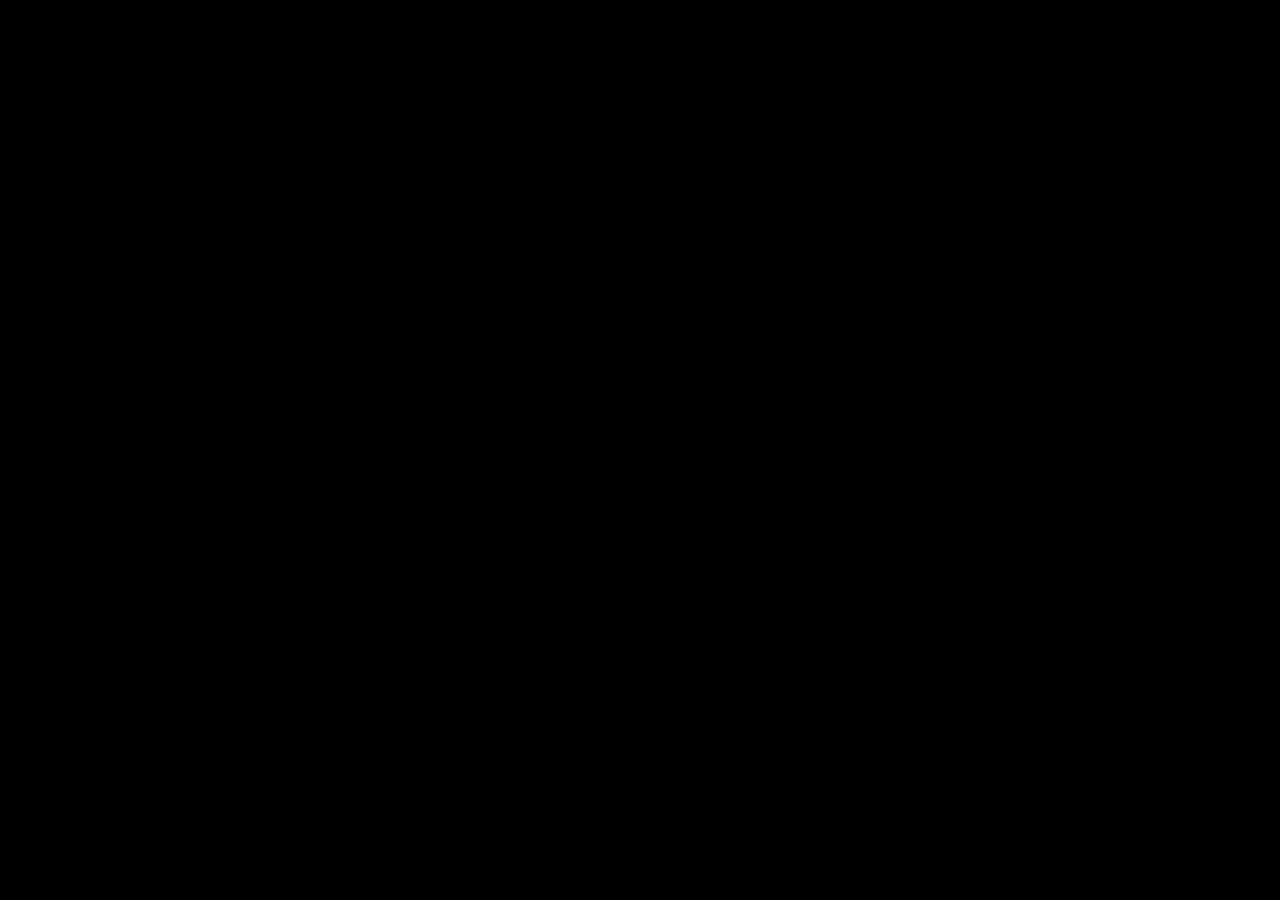
==== index.html @ dbe6ae43 "imtail commit" ====
<!DOCTYPE html>
<html lang="uz">
<head>

  <meta charset="UTF-8">

  <meta name="viewport" content="width=device-width, initial-scale=1.0">
  <title>N24 Maketi</title>
  <!-- Styles -->
  <link rel="stylesheet" href="normalize.css">
  <link rel="stylesheet" href="n24-maketi.css">


  <!-- GOOGLE FONTS -->
  <link rel="preconnect" href="https://fonts.googleapis.com">
  <link rel="preconnect" href="https://fonts.gstatic.com" crossorigin>
  <link href="https://fonts.googleapis.com/css2?family=Open+Sans:wght@400;600;700&family=Roboto+Condensed:wght@700&family=Roboto:wght@500;700&family=Rubik:wght@400;500;700&display=swap" rel="stylesheet">
  <!-- <link rel="stylesheet" href="https://cdnjs.cloudflare.com/ajax/libs/font-awesome/6.5.1/css/all.min.css" integrity="sha512-DTOQO9RWCH3ppGqcWaEA1BIZOC6xxalwEsw9c2QQeAIftl+Vegovlnee1c9QX4TctnWMn13TZye+giMm8e2LwA==" crossorigin="anonymous" referrerpolicy="no-referrer" /> -->
</head>
<body>



</body>
</html>
---- n24-maketi.css ----
*{
  box-sizing: border-box;
  padding: 0;
  margin: 0;
}

html{
  height: 100%;
  scroll-behavior: smooth;
}

body{
  font-size: 16px;
  line-height: 22px;
  font-family: "Rubik", "Arial", "Sans-serif";
  padding: 0;
  margin: 0;
  flex-direction: column;
  height: 100%;
  color: #4A4B4C;
  background-color: #000;
}

img{
  max-width: 100%;
  height: 100%;
}

.container{
  width: 100%;
  max-width: 1240px;
  padding-left: 20px;
  padding-right: 20px;
  margin-left: auto;
  margin-right: auto;
}
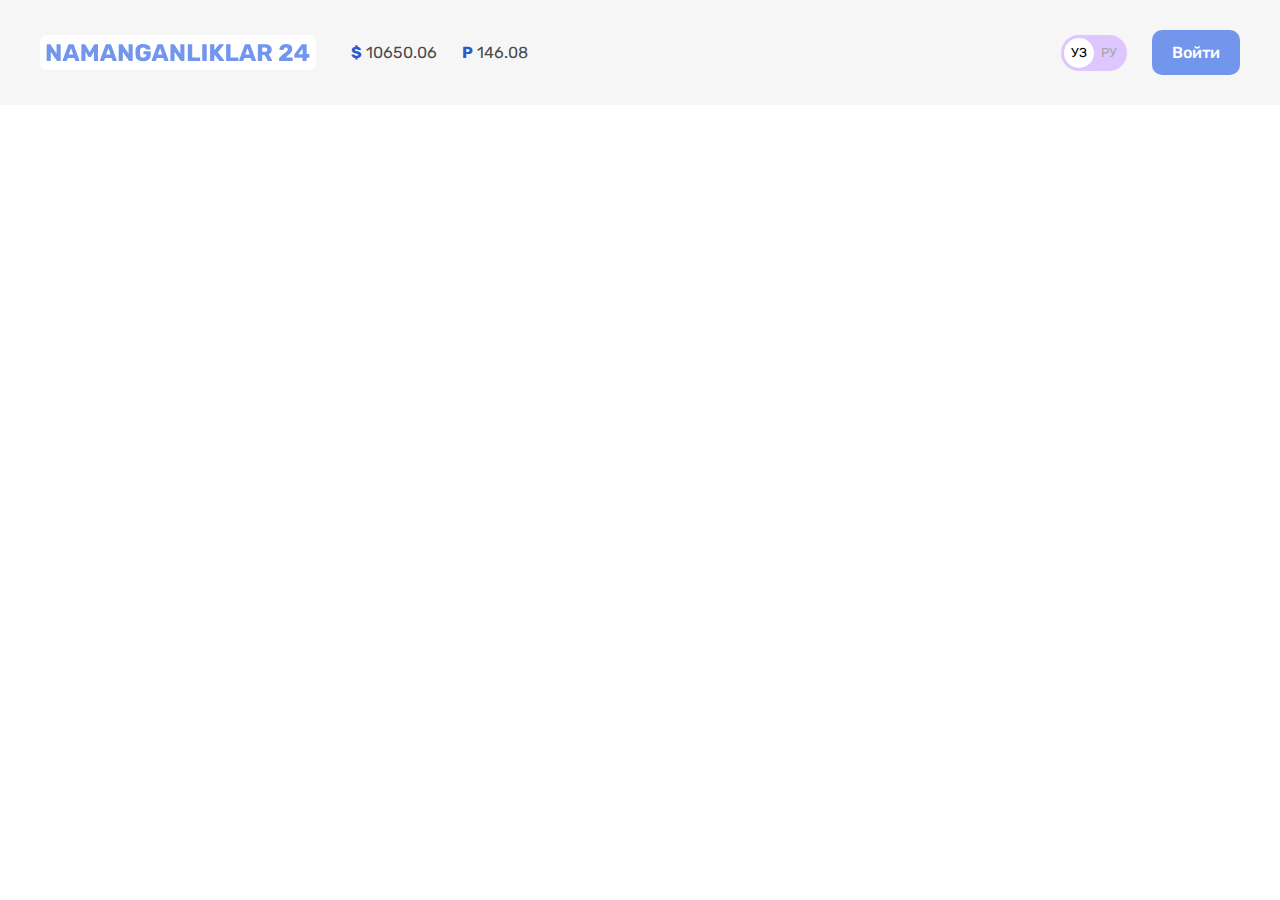
==== commit 1acc0b3b: "Add site-header-top without search-form" ====
--- a/index.html
+++ b/index.html
@@ -21,5 +21,43 @@
 
 
 
+<!-- SITE-HEADER -->
+<header class="site-header">
+  <!-- SITE-HEADER-TOP -->
+  <div class="site-header-top">
+    <div class="site-header-top-container container">
+      <!-- SITE-HEADER-LOGO -->
+      <a href="index-html" class="site-header-logo">
+        <img src="logo-porple.svg" alt="N24 logo" class="logo-img" width="264" height="28">
+      </a>
+
+      <!-- CURRENCY-RATES -->
+      <ul class="currency-rates">
+       <li class="currency-rates-item">
+        <b class="currency-rates-type">$</b>
+        <span class="currency-rates-value">10650.06</span>
+       </li>
+       <li class="currency-rates-item">
+        <b class="currency-rates-type">P</b>
+        <span class="currency-rates-value">146.08</span>
+       </li>
+      </ul>
+
+      <!-- GLOBOL-SEARCH-FORM -->
+
+      <!-- LANG-TOGGLER -->
+      <div class="lang-toggle">
+        <a href="index-html" class="lang-toggle-link lang-toggle-link-active">УЗ</a>
+        <a href="index-html/ru" class="lang-toggle-link">РУ</a>
+      </div>
+
+      <!-- SITE-HEADER-AUTH -->
+      <a href="#" class="button button-primary">Войти</a>
+    </div>
+  </div>
+</header>
+
+
+
 </body>
 </html>--- a/n24-maketi.css
+++ b/n24-maketi.css
@@ -12,19 +12,45 @@
 body{
   font-size: 16px;
   line-height: 22px;
-  font-family: "Rubik", "Arial", "Sans-serif";
   padding: 0;
   margin: 0;
   flex-direction: column;
+  font-family: "Rubik", "Arial", "Sans-serif";
   height: 100%;
   color: #4A4B4C;
-  background-color: #000;
+  background-color: #fff;
 }
 
 img{
   max-width: 100%;
   height: 100%;
 }
+
+.button{
+  display: inline-block;
+  cursor: pointer;
+  padding: 13px 20px;
+  font-size: 16px;
+  font-weight: 500;
+  border-radius: 10px;
+  line-height: normal;
+  text-align: center;
+  text-decoration: none;
+}
+
+.button-primary {
+  color: #fff;
+  background-color: #7296ec;
+}
+
+.button-primary:hover{
+  opacity: 0.8;
+}
+
+.button-primary:active{
+  opacity: 0.6;
+}
+
 
 .container{
   width: 100%;
@@ -34,3 +60,72 @@
   margin-left: auto;
   margin-right: auto;
 }
+
+/* SITE-HEADER */
+.site-header {
+}
+
+/* SITE-HEADER-TOP */
+.site-header-top {
+  background-color: #f6f6f6;
+  padding-top: 30px;
+  padding-bottom: 30px;
+}
+.site-header-top-container {
+  display: flex;
+  align-items: center;
+}
+
+.site-header-logo {
+  display: flex;
+  background-color: #fff;
+  padding: 8px 6px;
+  border-radius: 7px;
+  margin-right: 35px;
+}
+.site-header-logo:hover{
+  opacity: 0.8;
+}
+.site-header-logo:active{
+  opacity: 0.6;
+}
+
+/* CURRENCY-RATES */
+.currency-rates {
+  display: flex;
+  align-items: center;
+  padding: 0;
+  margin: 0;
+  list-style: none;
+  margin-right: auto;
+}
+.currency-rates-item:not(:last-child) {
+  margin-right: 25px;
+}
+.currency-rates-type {
+  color: #2959ce;
+}
+
+/* LANG-TAGGLE */
+.lang-toggle {
+  display: flex;
+  padding: 3px;
+  border-radius: 39px;
+  background-color: #dec6ff;
+  margin-right: 25px;
+}
+
+.lang-toggle-link {
+  font-size: 13px;
+  width: 30px;
+  height: 30px;
+  text-align: center;
+  border-radius: 50%;
+  line-height: 30px;
+  text-decoration: none;
+  color: #a6a6a6;
+}
+.lang-toggle-link-active {
+  background-color: #fff;
+  color: #000;
+}
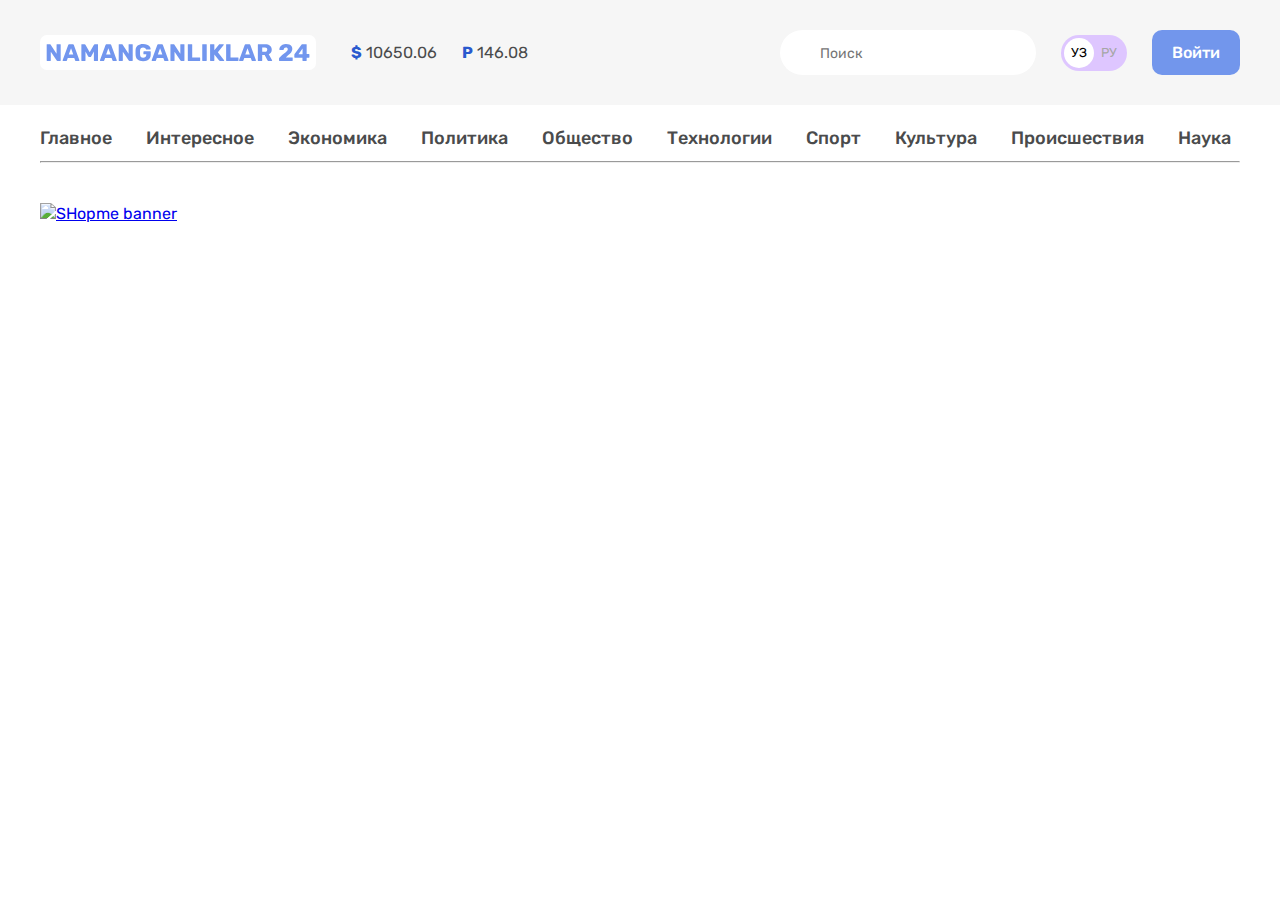
==== commit 6be724e7: "Add sitenav Add site-header banner" ====
--- a/index.html
+++ b/index.html
@@ -44,6 +44,9 @@
       </ul>
 
       <!-- GLOBOL-SEARCH-FORM -->
+      <form class="globol-search-form" action="https://echo.htmlacedemy.ru" method="GET">
+        <input class="globol-search-form-input" type="search" name="search" placeholder="Поиск" aria-label="Поиск" required>
+      </form>
 
       <!-- LANG-TOGGLER -->
       <div class="lang-toggle">
@@ -55,6 +58,33 @@
       <a href="#" class="button button-primary">Войти</a>
     </div>
   </div>
+
+  <div class="container">
+
+    <!-- SITENAV -->
+    <nav class="sitenav">
+      <ul class="sitenav-list">
+        <li class="sitenav-item">Главное<a href="#" class="sitenav-link"></a></li>
+        <li class="sitenav-item">Интересное<a href="#" class="sitenav-link"></a></li>
+        <li class="sitenav-item">Экономика<a href="#" class="sitenav-link"></a></li>
+        <li class="sitenav-item">Политика<a href="#" class="sitenav-link"></a></li>
+        <li class="sitenav-item">Общество<a href="#" class="sitenav-link"></a></li>
+        <li class="sitenav-item">Технологии<a href="#" class="sitenav-link"></a></li>
+        <li class="sitenav-item">Спорт<a href="#" class="sitenav-link"></a></li>
+        <li class="sitenav-item">Культура<a href="#" class="sitenav-link"></a></li>
+        <li class="sitenav-item">Происшествия<a href="#" class="sitenav-link"></a></li>
+        <li class="sitenav-item">Наука<a href="#" class="sitenav-link"></a></li>
+      </ul>
+    </nav>
+    <hr class="sitenav-hr">
+
+    <!-- SITE-HEADER-BANNER -->
+    <aside class="site-header-banner">
+      <a class="site-header-banner-link" href="https://olcha.uz" target="_blank">
+        <img class="site-header-banner-img" src="shopme-banner.jpg" alt="SHopme banner" width="1200" height="128" srcset="shopme-banner.jpg 1x , shopme-banner@2x.jpg 2x">
+      </a>
+    </aside>
+  </div>
 </header>
 
 
--- a/n24-maketi.css
+++ b/n24-maketi.css
@@ -24,6 +24,12 @@
 img{
   max-width: 100%;
   height: 100%;
+}
+
+/* OUTLINE-STYLES */
+*:focus{
+  outline: 2px dotted #7296ec;
+  outline-offset: 3px;
 }
 
 .button{
@@ -62,12 +68,12 @@
 }
 
 /* SITE-HEADER */
-.site-header {
-}
+
 
 /* SITE-HEADER-TOP */
 .site-header-top {
   background-color: #f6f6f6;
+  margin-bottom: 10px;
   padding-top: 30px;
   padding-bottom: 30px;
 }
@@ -104,6 +110,22 @@
 }
 .currency-rates-type {
   color: #2959ce;
+}
+
+/* GLOBOL-SEARCH-FORM */
+.globol-search-form{
+  margin-right: 25px;
+}
+
+.globol-search-form-input{
+  padding-top: 15px;
+  padding-right: 20px;
+  padding-bottom: 13px;
+  padding-left: 40px;
+  border: 0;
+  border-radius: 60px;
+  font-size: 14px;
+  line-height: normal;
 }
 
 /* LANG-TAGGLE */
@@ -129,3 +151,55 @@
   background-color: #fff;
   color: #000;
 }
+
+
+/* SITENAV */
+.sitenav {
+  border: 1px solid #d1d1d1;
+  padding-bottom: 12px;
+  padding-top: 12px;
+  border: 0;
+  font-size: 18px;
+  font-weight: 500;
+  line-height: normal;
+
+}
+.sitenav-list {
+  flex-wrap: wrap;
+  display: flex;
+  align-items: center;
+  margin: 0;
+  margin: 0;
+  list-style: none;
+}
+
+.sitenav-item:not{
+  margin-top: 4px;
+  margin-bottom: 4px;
+}
+
+.sitenav-item:not(:last-child) {
+  margin-right: 34px;
+}
+
+.sitenav-link {
+  display: block;
+  text-decoration: none;
+  color: #7f7f7f;
+}
+
+.sitenav-link:hover{
+  color: #7296ec;
+}
+
+.sitenav-link{
+  opacity: 0.6;
+}
+
+.sitenav-hr{
+  margin-bottom: 40px;
+}
+
+.site-header-banner-link{
+  display: flex;
+}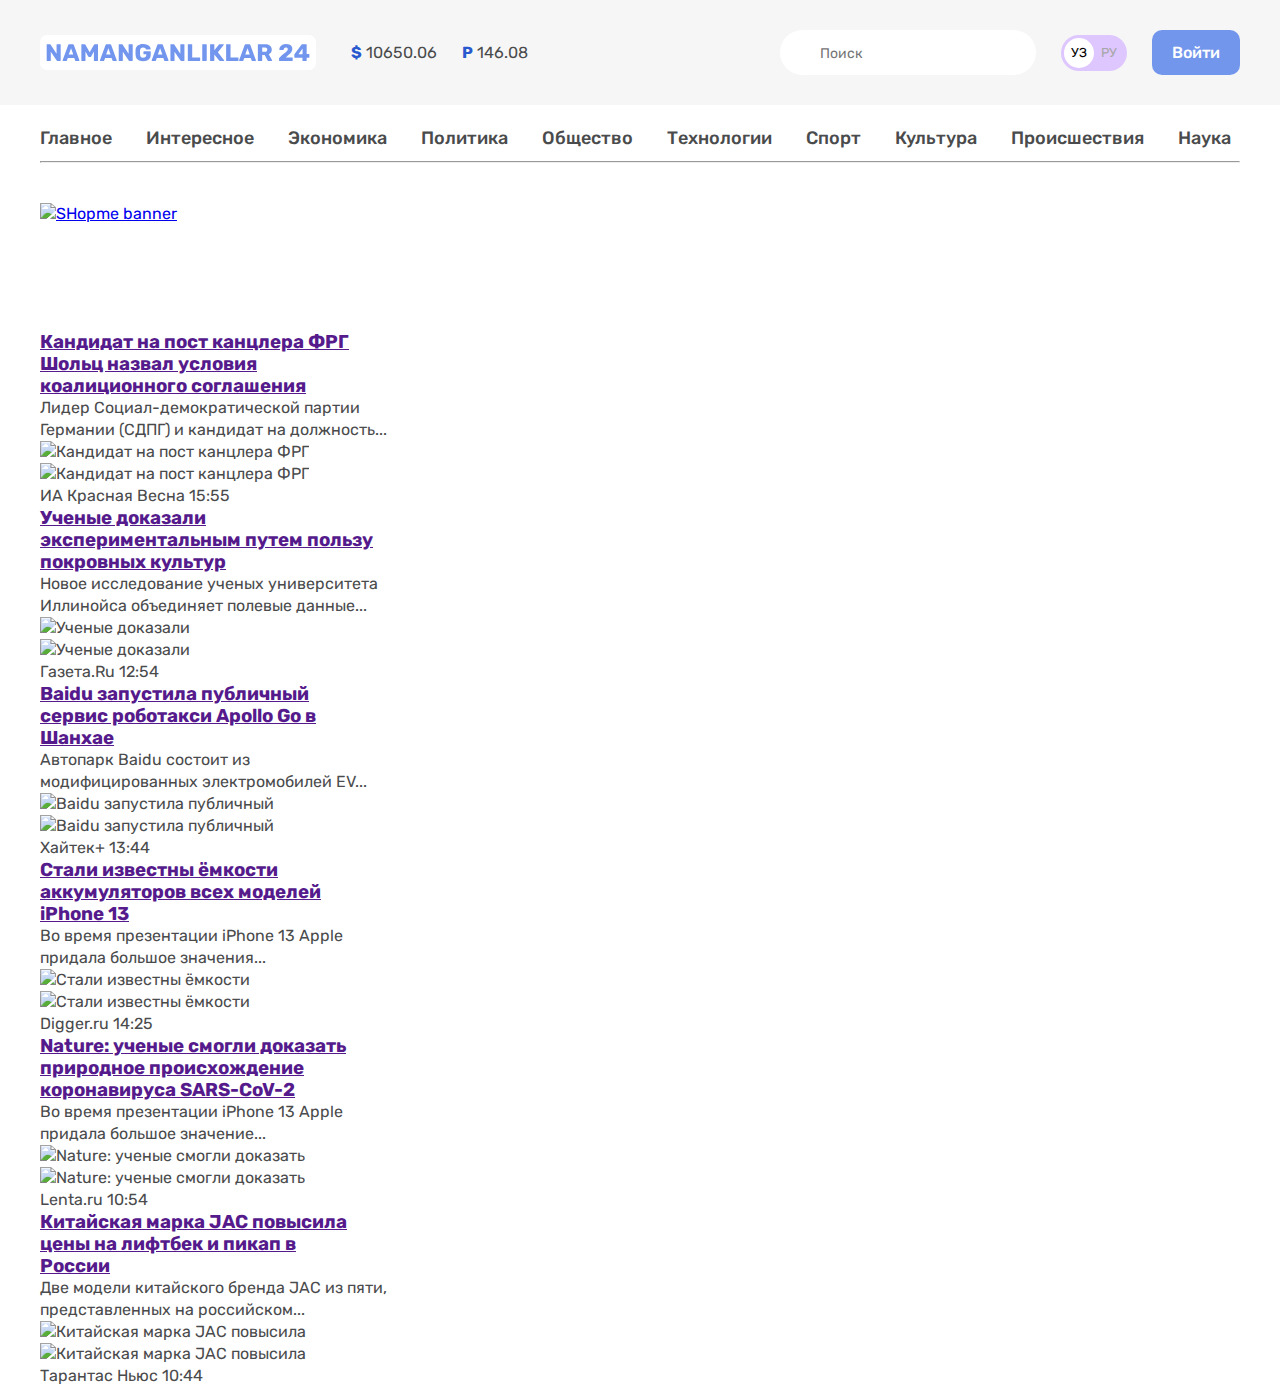
==== commit 2e1a64ea: "Add news grid" ====
--- a/index.html
+++ b/index.html
@@ -1,29 +1,25 @@
 <!DOCTYPE html>
 <html lang="uz">
 <head>
-
   <meta charset="UTF-8">
-
   <meta name="viewport" content="width=device-width, initial-scale=1.0">
-  <title>N24 Maketi</title>
-  <!-- Styles -->
-  <link rel="stylesheet" href="normalize.css">
-  <link rel="stylesheet" href="n24-maketi.css">
-
-
-  <!-- GOOGLE FONTS -->
+  <title>N24 maketi</title>
+
+  <!-- GOOGLE-FONTS -->
   <link rel="preconnect" href="https://fonts.googleapis.com">
   <link rel="preconnect" href="https://fonts.gstatic.com" crossorigin>
-  <link href="https://fonts.googleapis.com/css2?family=Open+Sans:wght@400;600;700&family=Roboto+Condensed:wght@700&family=Roboto:wght@500;700&family=Rubik:wght@400;500;700&display=swap" rel="stylesheet">
-  <!-- <link rel="stylesheet" href="https://cdnjs.cloudflare.com/ajax/libs/font-awesome/6.5.1/css/all.min.css" integrity="sha512-DTOQO9RWCH3ppGqcWaEA1BIZOC6xxalwEsw9c2QQeAIftl+Vegovlnee1c9QX4TctnWMn13TZye+giMm8e2LwA==" crossorigin="anonymous" referrerpolicy="no-referrer" /> -->
+  <link href="https://fonts.googleapis.com/css2?family=Rubik:wght@400;500;700&display=swap" rel="stylesheet">
+
+  <!-- STYLES -->
+  <link rel="stylesheet" href="n24-maketi.css">
+  <link rel="stylesheet" href="normalize.css">
 </head>
 <body>
 
 
-
-<!-- SITE-HEADER -->
-<header class="site-header">
-  <!-- SITE-HEADER-TOP -->
+  <!-- SITE-HEADER -->
+  <header class="site-header">
+    <!-- SITE-HEADER-TOP -->
   <div class="site-header-top">
     <div class="site-header-top-container container">
       <!-- SITE-HEADER-LOGO -->
@@ -59,34 +55,150 @@
     </div>
   </div>
 
+
+
+<div class="container">
+
+  <!-- SITENAV -->
+  <nav class="sitenav">
+    <ul class="sitenav-list">
+      <li class="sitenav-item">Главное<a href="#" class="sitenav-link"></a></li>
+      <li class="sitenav-item">Интересное<a href="#" class="sitenav-link"></a></li>
+      <li class="sitenav-item">Экономика<a href="#" class="sitenav-link"></a></li>
+      <li class="sitenav-item">Политика<a href="#" class="sitenav-link"></a></li>
+      <li class="sitenav-item">Общество<a href="#" class="sitenav-link"></a></li>
+      <li class="sitenav-item">Технологии<a href="#" class="sitenav-link"></a></li>
+      <li class="sitenav-item">Спорт<a href="#" class="sitenav-link"></a></li>
+      <li class="sitenav-item">Культура<a href="#" class="sitenav-link"></a></li>
+      <li class="sitenav-item">Происшествия<a href="#" class="sitenav-link"></a></li>
+      <li class="sitenav-item">Наука<a href="#" class="sitenav-link"></a></li>
+    </ul>
+  </nav>
+  <hr class="sitenav-hr">
+
+  <!-- SITE-HEADER-BANNER -->
+  <aside class="site-header-banner">
+    <a class="site-header-banner-link" href="https://olcha.uz" target="_blank">
+      <img class="site-header-banner-img" src="shopme-banner.jpg" alt="SHopme banner" width="1200" height="128" srcset="shopme-banner.jpg 1x , shopme-banner@2x.jpg 2x">
+    </a>
+  </aside>
+</div>
+
+
+<!-- MAIN -->
+<main class="main-content">
   <div class="container">
-
-    <!-- SITENAV -->
-    <nav class="sitenav">
-      <ul class="sitenav-list">
-        <li class="sitenav-item">Главное<a href="#" class="sitenav-link"></a></li>
-        <li class="sitenav-item">Интересное<a href="#" class="sitenav-link"></a></li>
-        <li class="sitenav-item">Экономика<a href="#" class="sitenav-link"></a></li>
-        <li class="sitenav-item">Политика<a href="#" class="sitenav-link"></a></li>
-        <li class="sitenav-item">Общество<a href="#" class="sitenav-link"></a></li>
-        <li class="sitenav-item">Технологии<a href="#" class="sitenav-link"></a></li>
-        <li class="sitenav-item">Спорт<a href="#" class="sitenav-link"></a></li>
-        <li class="sitenav-item">Культура<a href="#" class="sitenav-link"></a></li>
-        <li class="sitenav-item">Происшествия<a href="#" class="sitenav-link"></a></li>
-        <li class="sitenav-item">Наука<a href="#" class="sitenav-link"></a></li>
-      </ul>
-    </nav>
-    <hr class="sitenav-hr">
-
-    <!-- SITE-HEADER-BANNER -->
-    <aside class="site-header-banner">
-      <a class="site-header-banner-link" href="https://olcha.uz" target="_blank">
-        <img class="site-header-banner-img" src="shopme-banner.jpg" alt="SHopme banner" width="1200" height="128" srcset="shopme-banner.jpg 1x , shopme-banner@2x.jpg 2x">
-      </a>
-    </aside>
+    <!-- <h1>Namangaliklar24 - сайт новостей</h1> -->
+
+    <!-- TOP NEWS -->
+    <section class="top-news">
+      <!-- <h2>Топ новости</h2> -->
+      <!-- NEWS-GRID -->
+      <div class="news-grid">
+
+        <!-- NEWS-GRID-ITEM -->
+        <article class="news-grid-item article-card">
+          <h3 class="article-card-title">
+            <a href="" class="article-card-link">Кандидат на пост канцлера ФРГ <br> Шольц назвал условия <br> коалиционного соглашения</a>
+          </h3>
+          <p class="article-card-text">Лидер Социал-демократической партии <br> Германии (СДПГ) и кандидат на должность...</p>
+          <img src="germany.jpg" alt="Кандидат на пост канцлера ФРГ" class="article-card-img" width="360" height="165" srcset="germany.jpg 1x , germany@2x.jpg 2x">
+          <footer class="article-card-footer">
+            <img src="krasnaya-vesna.jpg" alt="Кандидат на пост канцлера ФРГ" class="article-cardsource-icon" width="20" height="20" srcset="krasnaya-vesna.jpg 1x , krasnaya-vesna@2x.jpg 2x">
+            <div class="article-card-source-time">
+              <span class="article-card-source">ИА Красная Весна</span>
+              <time datetime="2021-09-27T15:55:00">15:55</time>
+            </div>
+          </footer>
+        </article>
+
+        <!-- NEWS-GRID-ITEM -->
+        <article class="news-grid-item article-card">
+          <h3 class="article-card-title">
+            <a href="" class="article-card-link">Ученые доказали <br> экспериментальным путем пользу <br> покровных культур</a>
+          </h3>
+          <p class="article-card-text">Новое исследование ученых университета <br> Иллинойса объединяет полевые данные... </p>
+          <img src="whaut.jpg" alt="Ученые доказали" class="article-card-img" width="360" height="165" srcset="whaut.jpg 1x , whaut@2x.jpg 2x">
+          <footer class="article-card-footer">
+            <img src="gazeta-ru.jpg" alt="Ученые доказали" class="article-cardsource-icon" width="20" height="20" srcset="gazeta-ru.jpg 1x , gazeta-ru@2x.jpg 2x">
+            <div class="article-card-source-time">
+              <span class="article-card-source">Газета.Ru</span>
+              <time datetime="2021-09-27T12:54:00">12:54</time>
+            </div>
+          </footer>
+        </article>
+
+        <!-- NEWS-GRID-ITEM -->
+        <article class="news-grid-item article-card">
+          <h3 class="article-card-title">
+            <a href="" class="article-card-link">Baidu запустила публичный <br> сервис роботакси Apollo Go в <br> Шанхае</a>
+          </h3>
+          <p class="article-card-text">Автопарк Baidu состоит из <br> модифицированных электромобилей EV... </p>
+          <img src="baidu.jpg" alt="Baidu запустила публичный" class="article-card-img" width="360" height="165" srcset="baidu.jpg 1x , baidu@2x.jpg 2x">
+          <footer class="article-card-footer">
+            <img src="hitech-plus.jpg" alt="Baidu запустила публичный" class="article-cardsource-icon" width="20" height="20" srcset="hitech-plus.jpg 1x , hitech-plus@2x.jpg 2x">
+            <div class="article-card-source-time">
+              <span class="article-card-source">Хайтек+</span>
+              <time datetime="2021-09-27T13:44:00">13:44</time>
+            </div>
+          </footer>
+        </article>
+
+        <!-- NEWS-GRID-ITEM -->
+        <article class="news-grid-item article-card">
+          <h3 class="article-card-title">
+            <a href="" class="article-card-link">Стали известны ёмкости <br> аккумуляторов всех моделей <br> iPhone 13</a>
+          </h3>
+          <p class="article-card-text">Во время презентации iPhone 13 Apple <br> придала большое значения...</p>
+          <img src="iphone-13.jpg" alt="Стали известны ёмкости" class="article-card-img" width="360" height="165" srcset="iphone-13.jpg 1x , iphone-13@2x.jpg 2x">
+          <footer class="article-card-footer">
+            <img src="digger-logo.jpg" alt="Стали известны ёмкости" class="article-cardsource-icon" width="20" height="20" srcset="digger-logo.jpg 1x , digger-logo@2x.jpg 2x">
+            <div class="article-card-source-time">
+              <span class="article-card-source">Digger.ru</span>
+              <time datetime="2021-09-27T14:25:00">14:25</time>
+            </div>
+          </footer>
+        </article>
+
+        <!-- NEWS-GRID-ITEM -->
+        <article class="news-grid-item article-card">
+          <h3 class="article-card-title">
+            <a href="" class="article-card-link">Nature: ученые смогли доказать <br> природное происхождение <br> коронавируса SARS-CoV-2</a>
+          </h3>
+          <p class="article-card-text">Во время презентации iPhone 13 Apple <br> придала большое значение...</p>
+          <img src="sars-cov-2.jpg" alt="Nature: ученые смогли доказать" class="article-card-img" width="360" height="165" srcset="sars-cov-2.jpg 1x , sars-cov-2@2x.jpg 2x">
+          <footer class="article-card-footer">
+            <img src="lenta.jpg" alt="Nature: ученые смогли доказать" class="article-cardsource-icon" width="20" height="20" srcset="lenta.jpg 1x , lenta@2x.jpg 2x">
+            <div class="article-card-source-time">
+              <span class="article-card-source">Lenta.ru</span>
+              <time datetime="2021-09-27T10:54:00">10:54</time>
+            </div>
+          </footer>
+        </article>
+        <!-- NEWS-GRID-ITEM -->
+
+        <article class="news-grid-item article-card">
+          <h3 class="article-card-title">
+            <a href="" class="article-card-link">Китайская марка JAC повысила <br> цены на лифтбек и пикап в <br> России</a>
+          </h3>
+          <p class="article-card-text">Две модели китайского бренда JAC из пяти, <br> представленных на российском...</p>
+          <img src="jac.jpg" alt="Китайская марка JAC повысила" class="article-card-img" width="360" height="165" srcset="jac.jpg 1x , jac@2x.jpg 2x">
+          <footer class="article-card-footer">
+            <img src="tarantas-news.png" alt="Китайская марка JAC повысила" class="article-cardsource-icon" width="20" height="20" srcset="tarantas-news.png 1x , tarantas-news@2x.png 2x">
+            <div class="article-card-source-time">
+              <span class="article-card-source">Тарантас Ньюс</span>
+              <time datetime="2021-09-27T10:44:00">10:44</time>
+            </div>
+          </footer>
+        </article>
+
+      </div>
+    </section>
   </div>
+</main>
+
+
 </header>
-
 
 
 </body>
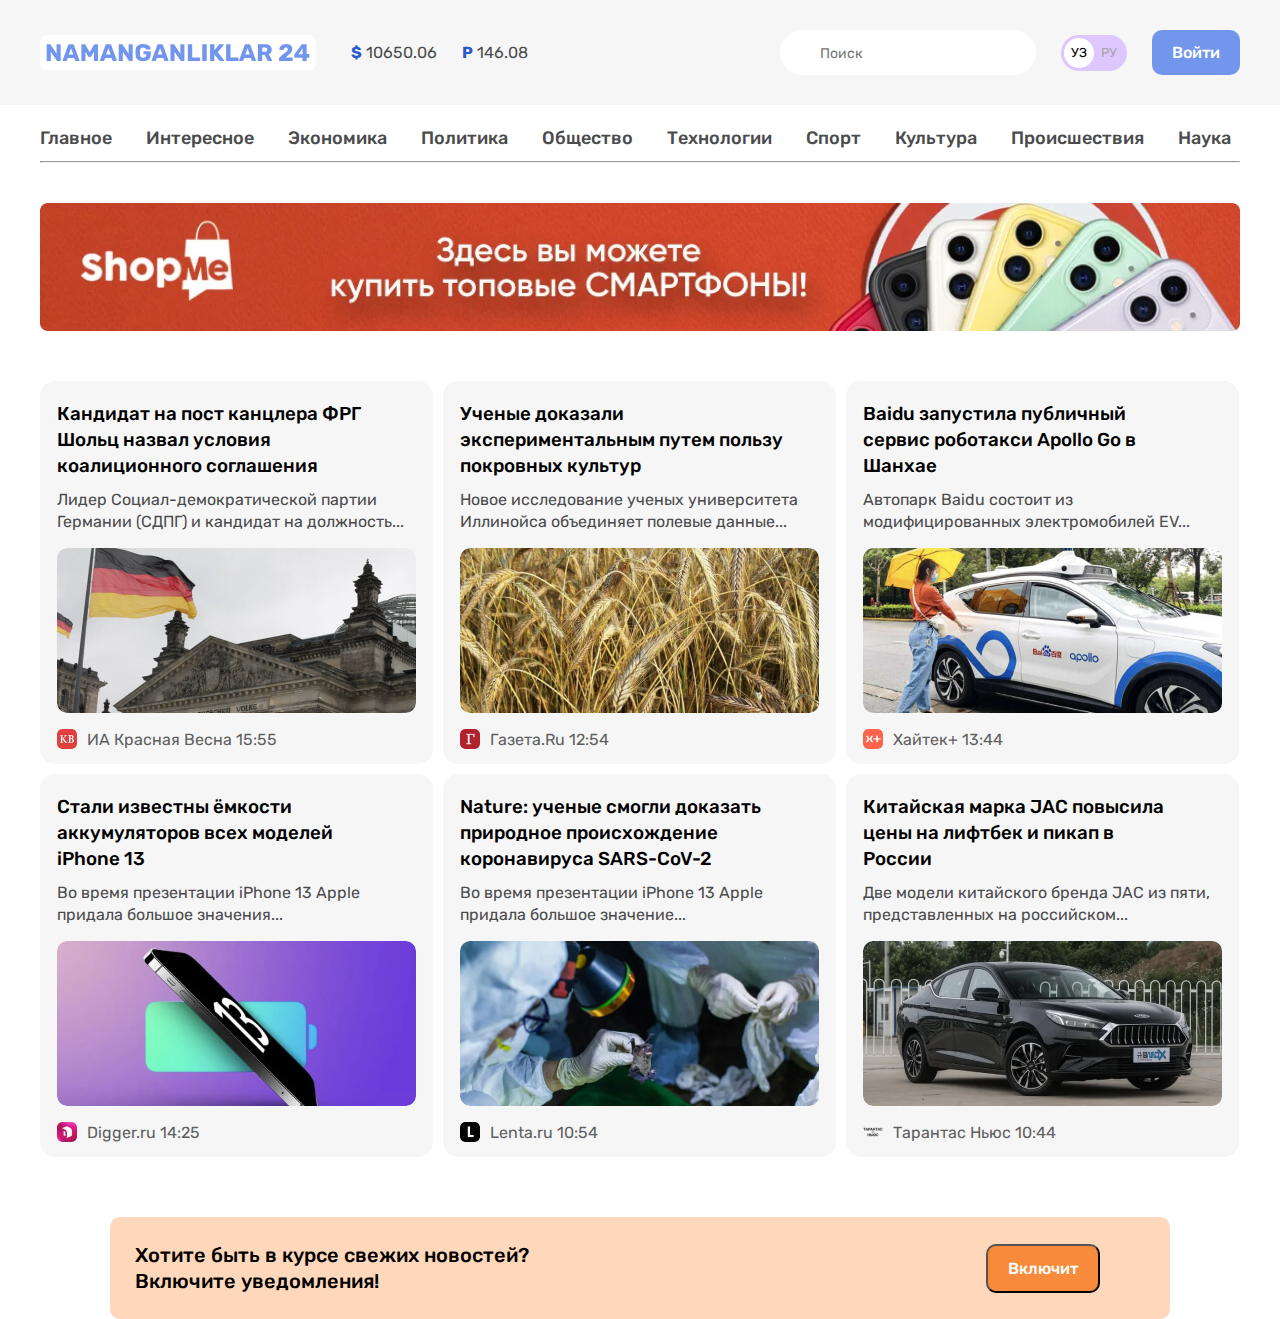
==== commit d431f0e5: "Add notifacations-cta" ====
--- a/index.html
+++ b/index.html
@@ -194,6 +194,15 @@
 
       </div>
     </section>
+
+
+    <!-- NOTFACATION-CTA -->
+    <section class="notofication-cta">
+      <div class="notofication-cta-text">Хотите быть в курсе свежих новостей? <br> Включите уведомления!
+      </div>
+      <button class="button button-orange" type="button">Включит </button>
+    </section>
+
   </div>
 </main>
 
--- a/n24-maketi.css
+++ b/n24-maketi.css
@@ -44,17 +44,24 @@
   text-decoration: none;
 }
 
+.button:hover{
+  opacity: 0.8;
+}
+
+.button:active{
+  opacity: 0.6;
+}
+
 .button-primary {
   color: #fff;
   background-color: #7296ec;
 }
 
-.button-primary:hover{
-  opacity: 0.8;
-}
-
-.button-primary:active{
-  opacity: 0.6;
+
+
+.button-orange{
+  background-color: #f78b3b;
+  color: #fff;
 }
 
 
@@ -202,4 +209,101 @@
 
 .site-header-banner-link{
   display: flex;
-}+}
+
+
+/* MAIN-CONTENT */
+.main-content{
+  flex-grow: 1;
+  padding-top: 50px;
+}
+
+.top-news {
+}
+
+/* NEWS-GRID */
+.news-grid {
+  display: flex;
+  flex-wrap: wrap;
+  margin-left: -10px;
+  margin-bottom: -10px;
+}
+.news-grid-item {
+  width: 393px;
+  margin-left: 10px;
+  margin-bottom: 10px;
+}
+.article-card {
+  display: flex;
+  flex-direction: column;
+  padding: 20px 17px 15px;
+  border-radius: 15px;
+  background-color: #f6f6f6;
+}
+.article-card-title {
+  font-style: 20px;
+  margin-top: 0;
+  margin-bottom: 10px;
+  font-weight: 500;
+  line-height: 26px;
+}
+.article-card-link {
+  display: inline-block;
+  color: #000;
+  text-decoration: none;
+}
+.article-card-link:hover{
+  color: #7296ec;
+}
+.article-card-link:active{
+  opacity: 0.6;
+}
+.article-card-text {
+  margin-top: 0;
+  margin-bottom: 15px;
+}
+.article-card-img {
+  margin-top: auto;
+  width: 360px;
+  height: 165px;
+  object-fit: cover;
+  margin-bottom: 16px;
+  border-radius: 10px;
+  display: block;
+}
+.article-card-footer {
+  display: flex;
+  align-items: center;
+}
+.article-cardsource-icon {
+  width: 20px;
+  height: 20px;
+  margin-right: 10px;
+  border-radius: 5px;
+}
+.article-card-source-time {
+  font-style: 12px;
+  line-height: normal;
+  color: #5e5f61;
+}
+.article-card-source {
+}
+
+
+/* NOFICATION-CTA */
+.notofication-cta {
+  padding: 25px 70px 25px 25px;
+  margin: 60px 70px;
+  border-radius: 10px;
+  background-color: #ffd7ba;
+  display: flex;
+  align-items: center;
+  justify-content: space-between;
+}
+
+.notofication-cta-text{
+  font-weight: 500;
+  line-height: 26px;
+  font-size: 20px;
+  color: #000;
+}
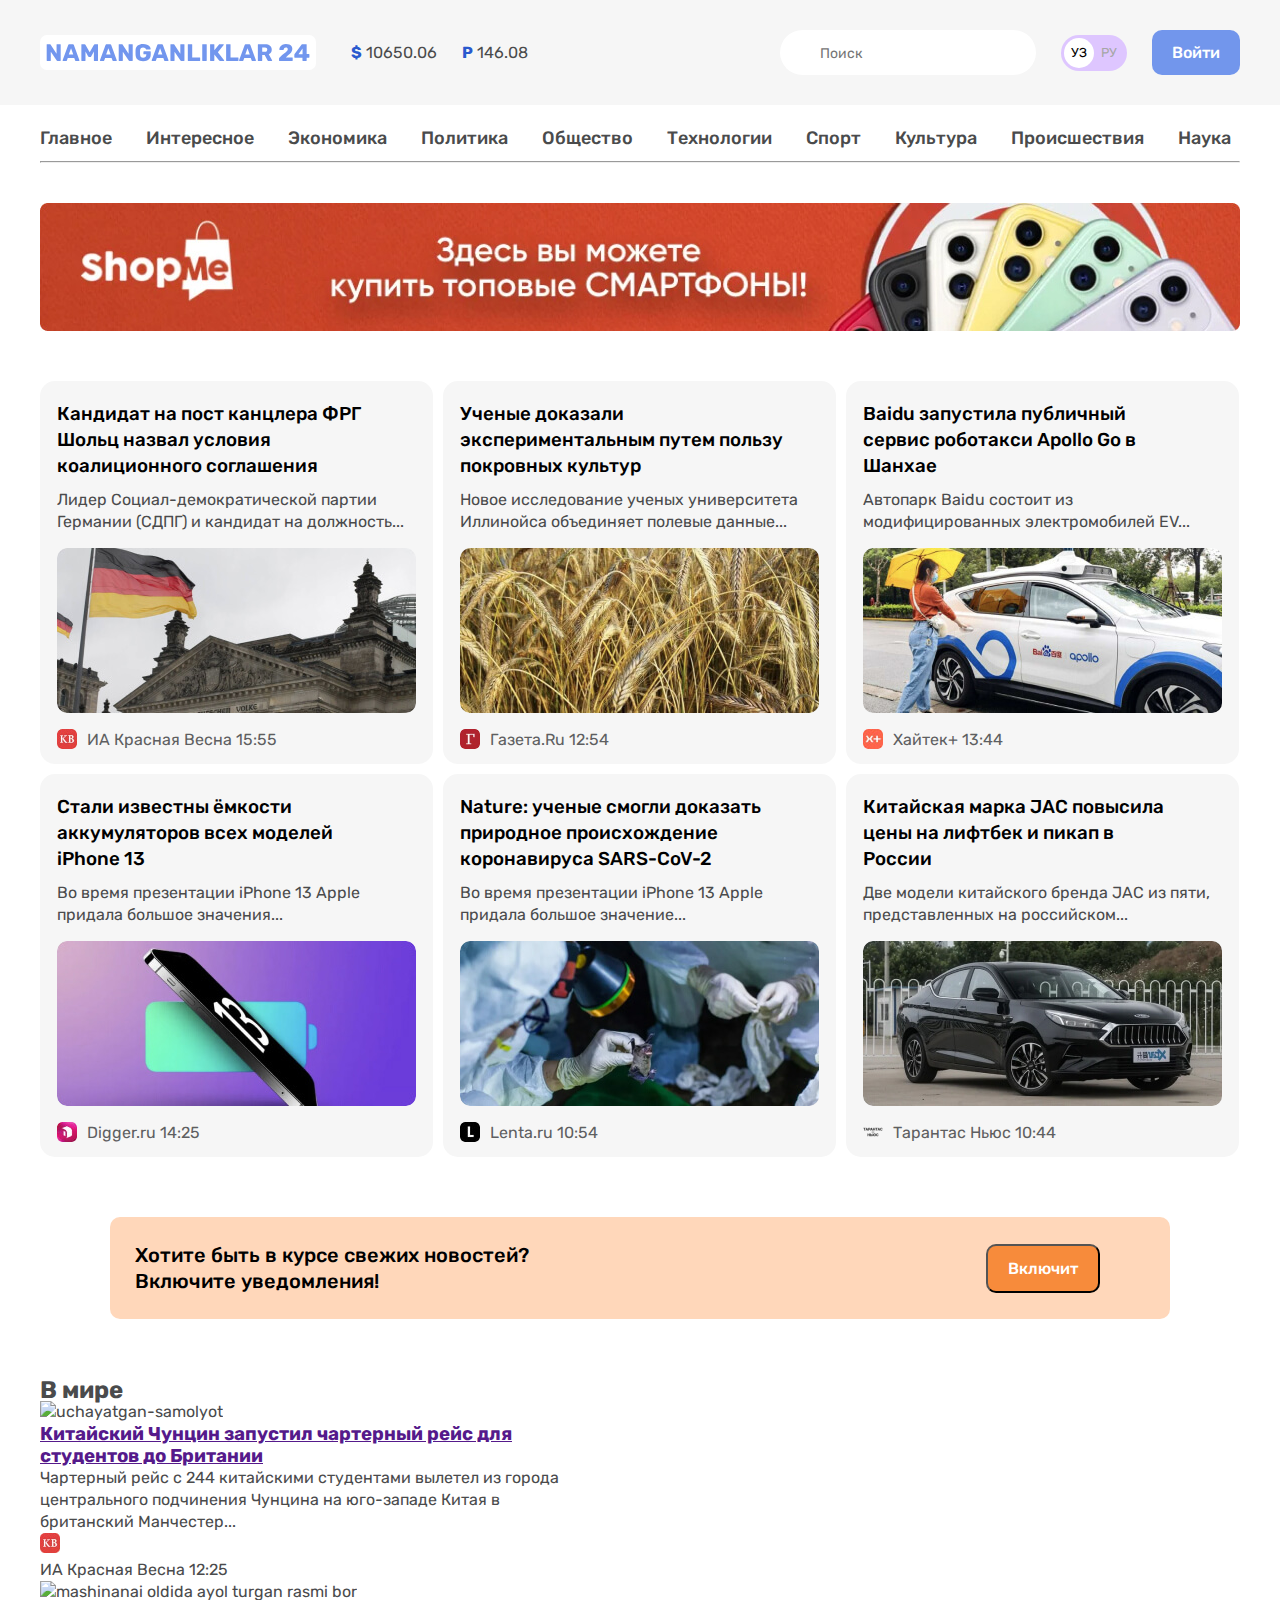
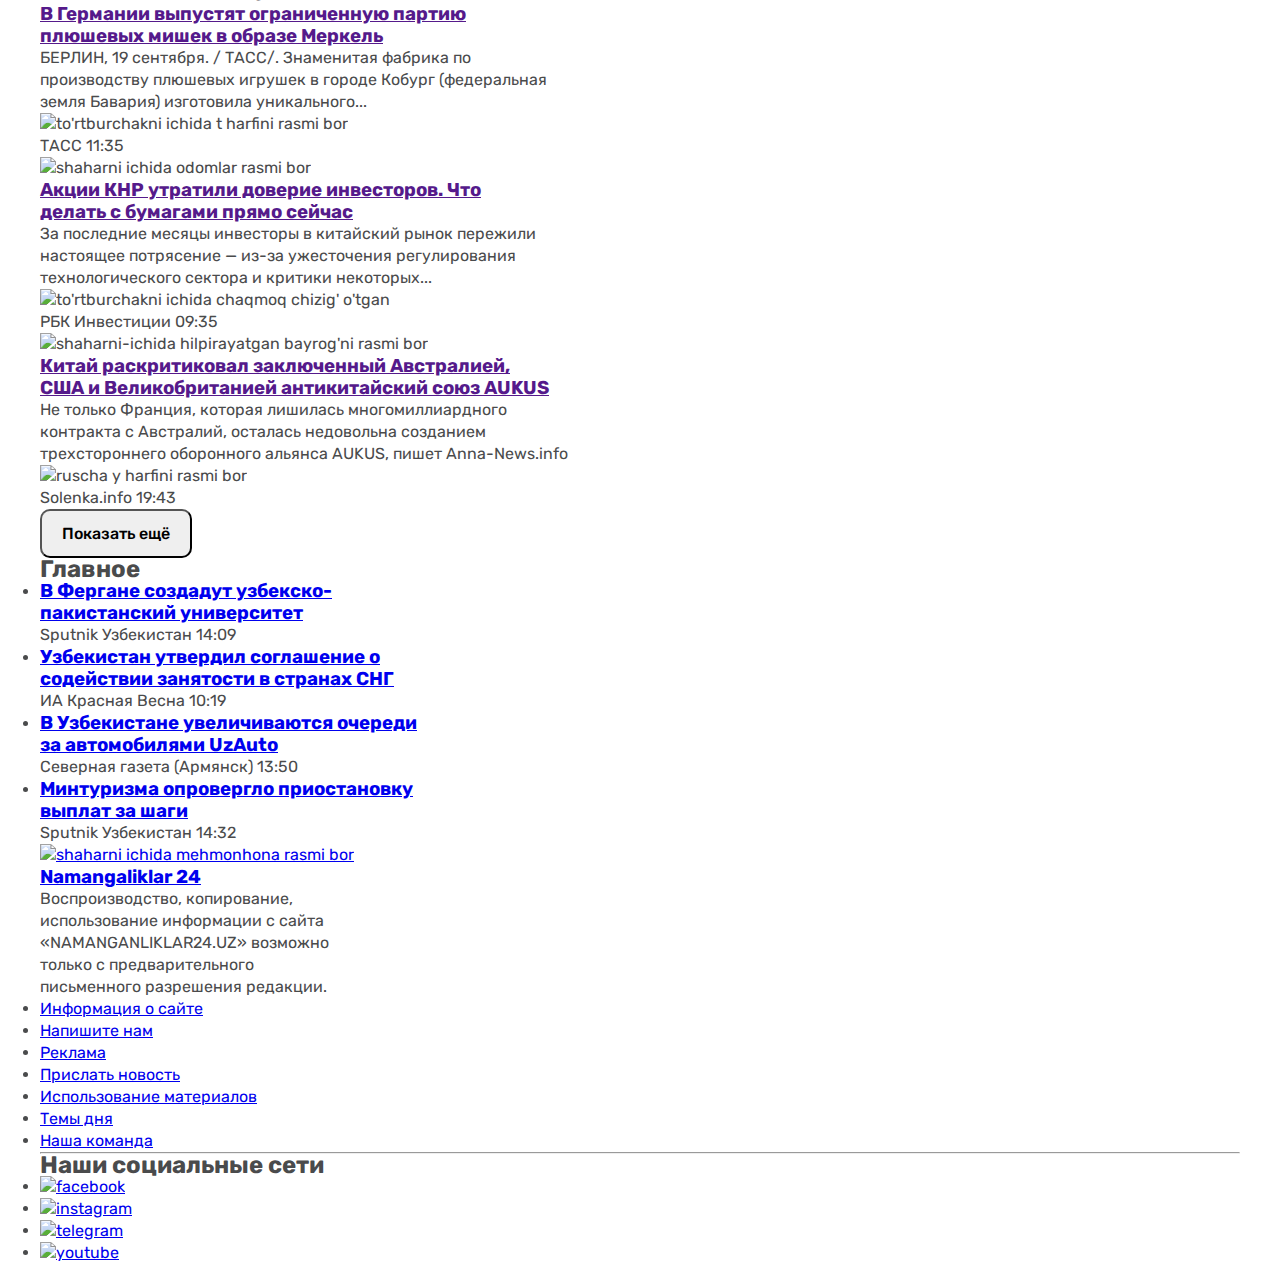
==== commit 4a368a51: "Add site footer" ====
--- a/index.html
+++ b/index.html
@@ -84,6 +84,8 @@
   </aside>
 </div>
 
+</header>
+
 
 <!-- MAIN -->
 <main class="main-content">
@@ -203,11 +205,224 @@
       <button class="button button-orange" type="button">Включит </button>
     </section>
 
+
+    <div class="layout-2-1">
+      <div class="layout-2-1-main">
+        <section class="global-news">
+          <h2 class="global-news-heading">В мире</h2>
+          <div class="news-list">
+            <div class="news-list-item article-card-horizontal">
+              <img class="article-card-horizontal-img" src="samolyot.jpg" alt="uchayatgan-samolyot" width="210" height="165" srcset="samolyot.jpg 1x , samolyot@2x.jpg 2x">
+              <div class="article-card-horizontal-content">
+                <h3 class="article-card-horizontal-title">
+                  <a href="" class="article-card-horizontal-link">Китайский Чунцин запустил чартерный рейс для <br> студентов до Британии</a>
+                </h3>
+                <p class="article-card-horizontal-text">Чартерный рейс с 244 китайскими студентами вылетел из города <br> центрального подчинения Чунцина на юго-западе Китая в <br> британский Манчестер...</p>
+                <footer class="article-card-horizontal-footer">
+                <img src="krasnaya-vesna.jpg" alt="Кандидат на пост канцлера ФРГ" class="article-card-horizontal-source-icon" width="20" height="20" srcset="krasnaya-vesna.jpg 1x , krasnaya-vesna@2x.jpg 2x">
+                <div class="article-card-horizontal-source-time">
+                  <span class="article-card-horizontal-source">ИА Красная Весна</span>
+                  <time datetime="2021-09-27T12:25:00">12:25</time>
+                </div>
+              </footer>
+              </div>
+            </div>
+            <div class="news-lisr-item article-card-horizontal">
+              <img src="ayol.jpg" alt="mashinanai oldida ayol turgan rasmi bor" width="210" height="165" class="article-card-horizontal-img" srcset="ayol.jpg 1x , ayol@2x.jpg 2x">
+              <div class="article-card-horizontal-content">
+                <h3 class="article-card-horizontal-title">
+                  <a href="" class="article-card-horizontal-link">В Германии выпустят ограниченную партию <br> плюшевых мишек в образе Меркель</a>
+                </h3>
+                <p class="article-card-horizontal-text">БЕРЛИН, 19 сентября. / ТАСС/. Знаменитая фабрика по <br> производству плюшевых игрушек в городе Кобург (федеральная <br> земля Бавария) изготовила уникального...</p>
+                <footer class="article-card-horizontal-footer">
+                <img src="t-harfi.jpg" alt="to'rtburchakni ichida t harfini rasmi bor" class="article-card-horizontal-source-icon" width="20" height="20" srcset="t-harfi.jpg 1x , t-harfi@2x.jpg 2x">
+                <div class="article-card-horizontal-source-time">
+                  <span class="article-card-horizontal-source">ТАСС</span>
+                  <time datetime="2021-09-27T11:35:00">11:35</time>
+                </div>
+              </footer>
+              </div>
+            </div>
+            <div class="news-lisr-item article-card-horizontal">
+              <img src="odomlar.jpg" alt="shaharni ichida odomlar rasmi bor" width="210" height="165" class="article-card-horizontal-img" srcset="odomlar.jpg 1x , odomlar@2x.jpg 2x">
+              <div class="article-card-horizontal-content">
+                <h3 class="article-card-horizontal-title">
+                  <a href="" class="article-card-horizontal-link">Акции КНР утратили доверие инвесторов. Что <br> делать с бумагами прямо сейчас</a>
+                </h3>
+                <p class="article-card-horizontal-text">За последние месяцы инвесторы в китайский рынок пережили <br> настоящее потрясение — из-за ужесточения регулирования <br> технологического сектора и критики некоторых...</p>
+                <footer class="article-card-horizontal-footer">
+                <img src="to'rtburchak.jpg" alt="to'rtburchakni ichida chaqmoq chizig' o'tgan" class="article-card-horizontal-source-icon" width="20" height="20" srcset="to'rtburchak.jpg 1x , to'rtburchak@2x.jpg 2x">
+                <div class="article-card-horizontal-source-time">
+                  <span class="article-card-horizontal-source">РБК Инвестиции</span>
+                  <time datetime="2021-09-27T09:35:00">09:35</time>
+                </div>
+              </footer>
+              </div>
+            </div>
+            <div class="news-lisr-item article-card-horizontal">
+              <img src="bayrog'.jpg" alt="shaharni-ichida hilpirayatgan bayrog'ni rasmi bor" width="210" height="165" class="article-card-horizontal-img" srcset="bayrog'.jpg 1x , bayrog'@2x.jpg 2x">
+              <div class="article-card-horizontal-content">
+                <h3 class="article-card-horizontal-title">
+                  <a href="" class="article-card-horizontal-link">Китай раскритиковал заключенный Австралией, <br> США и Великобританией антикитайский союз AUKUS</a>
+                </h3>
+                <p class="article-card-horizontal-text">Не только Франция, которая лишилась многомиллиардного <br> контракта с Австралий, осталась недовольна созданием <br> трехстороннего оборонного альянса AUKUS, пишет Anna-News.info</p>
+                <footer class="article-card-horizontal-footer">
+                <img src="y-harfi.jpg" alt="ruscha y harfini rasmi bor" class="article-card-horizontal-source-icon" width="20" height="20" srcset="y-harfi.jpg 1x , y-harfi@2x.jpg 2x">
+                <div class="article-card-horizontal-source-time">
+                  <span class="article-card-horizontal-source">Solenka.info</span>
+                  <time datetime="2021-09-27T19:43:00">19:43</time>
+                </div>
+              </footer>
+              </div>
+            </div>
+          </div>
+
+          <button type="button" class="news-list-more-button button button-block">Показать ещё</button>
+        </section>
+      </div>
+
+      <!-- LAYOUTSIDEBAR -->
+      <div class="l-ayout-2-1-sidebar">
+        <!-- SIDEBAR-NEWS-CARD -->
+        <section class="layout-2-1-sidebar-item sidebar-news-card">
+          <h2 class="sidebar-news-card-heading">Главное</h2>
+          <ul class="sidebar-news-card-list">
+            <li class="sidebar-news-card-item">
+              <h3 class="sidebar-news-card-title">
+                <a href="#" class="sidebar-news-card-link">В Фергане создадут узбекско- <br> пакистанский университет</a>
+              </h3>
+              <div class="sidebar-news-card-source-time">
+                <span class="sidebar-news-card-source">Sputnik Узбекистан</span>
+                <time datetime="2021-09-27T14:09:00">14:09</time>
+              </div>
+            </li>
+
+            <li class="sidebar-news-card-item">
+              <h3 class="sidebar-news-card-title">
+                <a href="#" class="sidebar-news-card-link">Узбекистан утвердил соглашение о <br> содействии занятости в странах СНГ</a>
+              </h3>
+              <div class="sidebar-news-card-source-time">
+                <span class="sidebar-news-card-source">ИА Красная Весна</span>
+                <time datetime="2021-09-27T10:19:00">10:19</time>
+              </div>
+            </li>
+
+            <li class="sidebar-news-card-item">
+              <h3 class="sidebar-news-card-title">
+                <a href="#" class="sidebar-news-card-link">В Узбекистане увеличиваются очереди <br> за автомобилями UzAuto</a>
+              </h3>
+              <div class="sidebar-news-card-source-time">
+                <span class="sidebar-news-card-source">Северная газета (Армянск)</span>
+                <time datetime="2021-09-27T13:50:00">13:50</time>
+              </div>
+            </li>
+
+            <li class="sidebar-news-card-item">
+              <h3 class="sidebar-news-card-title">
+                <a href="#" class="sidebar-news-card-link">Минтуризма опровергло приостановку <br> выплат за шаги</a>
+              </h3>
+              <div class="sidebar-news-card-source-time">
+                <span class="sidebar-news-card-source">Sputnik Узбекистан</span>
+                <time datetime="2021-09-27T14:32:00">14:32</time>
+              </div>
+            </li>
+          </ul>
+        </section>
+
+        <aside class="layout-2-1-sidebar-item sidebar-ad">
+          <a href="#" target="_blank" class="sidebar-ad-link">
+            <img src="mehmonhona.jpg" alt="shaharni ichida mehmonhona rasmi bor" class="sidebar-ad-img" srcset="mehmonhona.jpg 1x , mehmonhona@2x.jpg 2x">
+          </a>
+        </aside>
+
+      </div>
+    </div>
+
   </div>
 </main>
 
 
-</header>
+<!-- SITE-FOOTER -->
+<footer class="site-footer">
+  <div class="container">
+    <div class="site-footer-logo-wrapper">
+      <a href="index-html" class="site-footer-logo">
+        <h3 class="site-footer-logo-heading">Namangaliklar 24</h3>
+      </a>
+    </div>
+
+
+    <div class="site-footer-about-links">
+      <div class="site-footer-about">Воспроизводство, копирование, <br> использование информации с сайта <br> «NAMANGANLIKLAR24.UZ» возможно <br> только с предварительного <br> письменного разрешения редакции.
+      </div>
+
+
+
+    <div class="site-footer-links-wrapper">
+      <ul class="site-footer-links">
+        <li class="site-footer-links-item">
+          <a href="#" class="site-footer-link">Информация о сайте</a>
+        </li>
+        <li class="site-footer-links-item">
+          <a href="#" class="site-footer-link">Напишите нам</a>
+        </li>
+        <li class="site-footer-links-item">
+          <a href="#" class="site-footer-link">Реклама</a>
+        </li>
+        <li class="site-footer-links-item">
+          <a href="#" class="site-footer-link">Прислать новость</a>
+        </li>
+      </ul>
+
+      <ul class="site-footer-links">
+        <li class="site-footer-links-item">
+          <a href="#" class="site-footer-link">Использование материалов</a>
+        </li>
+        <li class="site-footer-links-item">
+          <a href="#" class="site-footer-link">Темы дня</a>
+        </li>
+        <li class="site-footer-links-item">
+          <a href="#" class="site-footer-link">Наша команда</a>
+        </li>
+      </ul>
+    </div>
+  </div>
+
+    <hr class="site-footer-divider">
+
+    <div class="site-footer-sortiols">
+      <h2 class="site-footer-sortiols-heading">Наши социальные сети</h2>
+      <ul class="site-footer-sortiols-list">
+        <li class="site-footer-sortiols-item">
+          <a href="#" class="site-footer-sortiols-link" target="_blank">
+            <img src="icon-facebook.svg" alt="facebook" class="site-footer-sortiols-icon" width="25" height="25">
+          </a>
+        </li>
+
+        <li class="site-footer-sortiols-item">
+          <a href="#" class="site-footer-sortiols-link" target="_blank">
+            <img src="icon-instagram.svg" alt="instagram" class="site-footer-sortiols-icon" width="25" height="25">
+          </a>
+        </li>
+
+        <li class="site-footer-sortiols-item">
+          <a href="#" class="site-footer-sortiols-link" target="_blank">
+            <img src="icon-telegram.svg" alt="telegram" class="site-footer-sortiols-icon" width="25" height="25">
+          </a>
+        </li>
+
+        <li class="site-footer-sortiols-item">
+          <a href="#" class="site-footer-sortiols-link" target="_blank">
+            <img src="icon-youtube.svg" alt="youtube" class="site-footer-sortiols-icon" width="25" height="25">
+          </a>
+        </li>
+      </ul>
+    </div>
+  </div>
+</footer>
+
+
+
 
 
 </body>
